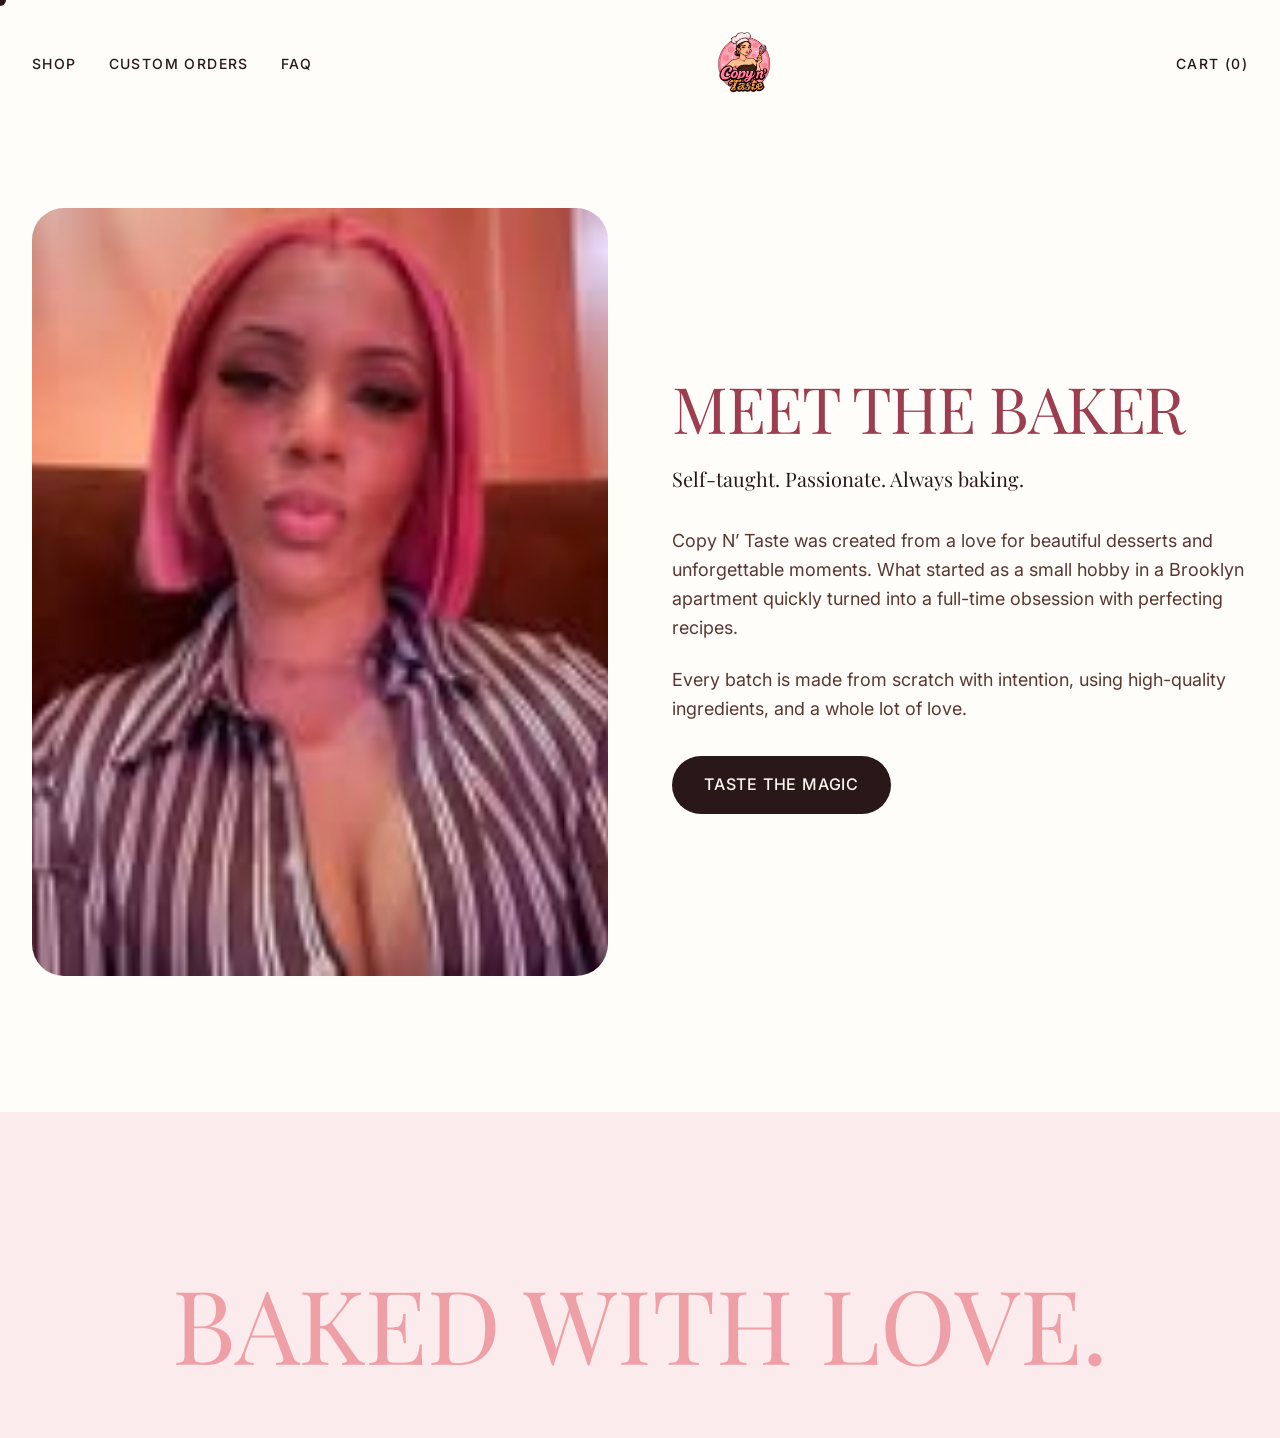
==== about.html @ d0eed648 "first commit" ====
<!DOCTYPE html>
<html lang="en">
<head>
  <meta charset="UTF-8">
  <meta name="viewport" content="width=device-width, initial-scale=1.0">
  <title>About Us | Copy N' Taste</title>
  
  <link rel="stylesheet" href="css/style.css">
  <link rel="stylesheet" href="css/responsive.css">
  <link rel="stylesheet" href="https://cdnjs.cloudflare.com/ajax/libs/font-awesome/6.4.0/css/all.min.css">
</head>
<body>

  <div class="custom-cursor"></div>

  <!-- Navbar -->
  <nav class="navbar scrolled">
    <div class="nav-links desktop-only">
      <a href="shop.html" class="nav-link">Shop</a>
      <a href="custom-orders.html" class="nav-link">Custom Orders</a>
      <a href="faq.html" class="nav-link">FAQ</a>
    </div>
    <a href="index.html" class="logo"><img src="images/logo.png" alt="Copy N' Taste" class="logo-img"></a>
    <div class="nav-icons">
      <a href="cart.html" class="nav-link cart-link">Cart <span class="cart-count">(0)</span></a>
    </div>
  </nav>

  <section class="container" style="padding: calc(var(--spacing-xl) + 80px) var(--container-padding) var(--spacing-xl);">
    <div style="display: grid; grid-template-columns: 1fr 1fr; gap: 4rem; align-items: center;">
      <div>
        <img src="images/baker.jpg" style="width: 100%; border-radius: var(--border-radius-lg); aspect-ratio: 3/4; object-fit: cover;">
      </div>
      <div>
        <h1 style="color: var(--berry); font-size: clamp(3rem, 5vw, 5rem);">MEET THE BAKER</h1>
        <p style="font-size: 1.25rem; font-family: var(--font-heading); color: var(--chocolate); margin-bottom: 2rem;">Self-taught. Passionate. Always baking.</p>
        <p style="margin-bottom: 1.5rem;">Copy N’ Taste was created from a love for beautiful desserts and unforgettable moments. What started as a small hobby in a Brooklyn apartment quickly turned into a full-time obsession with perfecting recipes.</p>
        <p style="margin-bottom: 2rem;">Every batch is made from scratch with intention, using high-quality ingredients, and a whole lot of love.</p>
        <a href="shop.html" class="btn btn-primary btn-magnetic"><span class="btn-inner">Taste the Magic</span></a>
      </div>
    </div>
  </section>

  <!-- Footer -->
  <footer class="footer">
    <div class="container">
      <div class="footer-bottom" style="border-top: none;">
        <div class="footer-big-text" style="font-size: clamp(2rem, 8vw, 8rem);">BAKED WITH LOVE.</div>
      </div>
    </div>
  </footer>

  <script src="js/main.js"></script>
</body>
</html>
---- css/style.css ----
@import url('https://fonts.googleapis.com/css2?family=Inter:wght@300;400;500;600&family=Playfair+Display:ital,wght@0,400;0,500;0,600;0,700;1,400;1,500&display=swap');

:root {
  /* Brand Colors */
  --pink: #EFA0A7;
  --pink-light: #F8D4D7;
  --pink-soft: #FCEBED;
  --cream: #FFF8EF;
  --warm-white: #FFFDF9;
  --chocolate: #291817;
  --brown: #5A3732;
  --berry: #9D3E50;
  --gold: #C99A58;
  --muted: #8A7773;

  /* Typography */
  --font-heading: 'Playfair Display', serif;
  --font-body: 'Inter', sans-serif;

  /* Spacing */
  --spacing-xs: 0.5rem;
  --spacing-sm: 1rem;
  --spacing-md: 2rem;
  --spacing-lg: 4rem;
  --spacing-xl: 8rem;

  /* Transitions */
  --transition-fast: 0.2s ease;
  --transition-smooth: 0.6s cubic-bezier(0.16, 1, 0.3, 1);
  --transition-bounce: 0.8s cubic-bezier(0.34, 1.56, 0.64, 1);

  /* Layout */
  --container-width: 1440px;
  --container-padding: 2rem;
  
  /* UI Elements */
  --border-radius-sm: 8px;
  --border-radius-md: 16px;
  --border-radius-lg: 32px;
  --border-radius-pill: 100px;
}

/* Reset */
*, *::before, *::after {
  box-sizing: border-box;
  margin: 0;
  padding: 0;
}

html {
  font-size: 16px;
  scroll-behavior: initial;
}

body {
  font-family: var(--font-body);
  background-color: var(--warm-white);
  color: var(--chocolate);
  line-height: 1.6;
  overflow-x: hidden;
  -webkit-font-smoothing: antialiased;
  -moz-osx-font-smoothing: grayscale;
}

/* Custom Cursor */
.custom-cursor {
  position: fixed;
  top: 0;
  left: 0;
  width: 12px;
  height: 12px;
  background-color: var(--chocolate);
  border-radius: 50%;
  pointer-events: none;
  z-index: 9999;
  transform: translate(-50%, -50%);
  transition: width var(--transition-fast), height var(--transition-fast), background-color var(--transition-fast);
  display: flex;
  align-items: center;
  justify-content: center;
  font-family: var(--font-body);
  font-size: 0.75rem;
  font-weight: 500;
  color: var(--warm-white);
  opacity: 0;
}

@media (pointer: fine) {
  .custom-cursor {
    opacity: 1;
  }
  body, .btn, a, button, input {
    cursor: none;
  }
}

.custom-cursor.hover-view {
  width: 80px;
  height: 80px;
  background-color: var(--pink);
  color: var(--chocolate);
}
.custom-cursor.hover-view::after {
  content: 'VIEW';
}

.custom-cursor.hover-add {
  width: 80px;
  height: 80px;
  background-color: var(--chocolate);
  color: var(--warm-white);
}
.custom-cursor.hover-add::after {
  content: 'ADD';
}

/* Typography */
h1, h2, h3, h4, h5, h6 {
  font-family: var(--font-heading);
  font-weight: 400;
  line-height: 1.2;
  margin-bottom: var(--spacing-sm);
  color: var(--chocolate);
}

h1 { font-size: clamp(3rem, 6vw, 6rem); text-transform: uppercase; letter-spacing: -0.02em; }
h2 { font-size: clamp(2.5rem, 5vw, 4.5rem); }
h3 { font-size: clamp(2rem, 3vw, 3rem); }

p {
  font-size: 1.125rem;
  color: var(--brown);
  max-width: 65ch;
}

a {
  color: inherit;
  text-decoration: none;
  transition: color var(--transition-fast);
}

.label {
  font-family: var(--font-body);
  font-size: 0.875rem;
  text-transform: uppercase;
  letter-spacing: 0.1em;
  font-weight: 500;
}

/* Layout */
.container {
  width: 100%;
  max-width: var(--container-width);
  margin: 0 auto;
  padding: 0 var(--container-padding);
}

section {
  padding: var(--spacing-xl) 0;
  position: relative;
}

/* Buttons */
.btn {
  display: inline-flex;
  align-items: center;
  justify-content: center;
  padding: 1rem 2rem;
  font-family: var(--font-body);
  font-weight: 500;
  font-size: 1rem;
  text-transform: uppercase;
  letter-spacing: 0.05em;
  border-radius: var(--border-radius-pill);
  border: none;
  cursor: pointer;
  transition: all var(--transition-smooth);
  position: relative;
  overflow: hidden;
}

.btn-primary {
  background-color: var(--chocolate);
  color: var(--cream);
}

.btn-primary:hover {
  background-color: var(--pink);
  color: var(--chocolate);
}

.btn-secondary {
  background-color: transparent;
  color: var(--chocolate);
  border: 1px solid var(--chocolate);
}

.btn-secondary:hover {
  background-color: var(--chocolate);
  color: var(--cream);
}

.btn-magnetic {
  display: inline-block;
}

.btn-inner {
  display: block;
  pointer-events: none;
}

/* Navbar */
.navbar {
  position: fixed;
  top: 0;
  left: 0;
  width: 100%;
  padding: 2rem var(--container-padding);
  display: flex;
  justify-content: space-between;
  align-items: center;
  z-index: 100;
  transition: all var(--transition-smooth);
}

.navbar.scrolled {
  background-color: rgba(255, 248, 239, 0.95);
  backdrop-filter: blur(15px);
  padding: 1rem var(--container-padding);
  box-shadow: 0 10px 30px rgba(41, 24, 23, 0.05);
}

.nav-links {
  display: flex;
  gap: 2rem;
  align-items: center;
}

.nav-link {
  font-family: var(--font-body);
  font-size: 0.875rem;
  text-transform: uppercase;
  letter-spacing: 0.1em;
  font-weight: 500;
  position: relative;
}

.nav-link::after {
  content: '';
  position: absolute;
  bottom: -4px;
  left: 0;
  width: 0;
  height: 1px;
  background-color: var(--chocolate);
  transition: width var(--transition-smooth);
}

.nav-link:hover::after {
  width: 100%;
}

.logo {
  font-family: var(--font-heading);
  font-size: 1.5rem;
  font-weight: 700;
  color: var(--berry);
  text-transform: uppercase;
  letter-spacing: 0.05em;
  display: flex;
  align-items: center;
  gap: 0.5rem;
}

.logo-img {
  height: 65px;
  width: auto;
  transition: height var(--transition-smooth);
  mix-blend-mode: multiply; /* Helps remove white backgrounds */
}

.navbar.scrolled .logo-img {
  height: 45px;
}

.nav-icons {
  display: flex;
  gap: 1.5rem;
  align-items: center;
}

/* Mobile Menu */
.mobile-menu-btn {
  display: none;
  background: none;
  border: none;
  font-size: 1.5rem;
  color: var(--chocolate);
  cursor: pointer;
  padding: 0.5rem;
  min-width: 44px;
  min-height: 44px;
  display: flex;
  align-items: center;
  justify-content: center;
}

.mobile-overlay {
  position: fixed;
  top: 0;
  left: 0;
  width: 100%;
  height: 100vh;
  background-color: var(--pink-soft);
  z-index: 99;
  display: flex;
  flex-direction: column;
  justify-content: center;
  align-items: center;
  opacity: 0;
  pointer-events: none;
  transition: opacity var(--transition-smooth);
}

.mobile-overlay.active {
  opacity: 1;
  pointer-events: all;
}

.mobile-nav-links {
  display: flex;
  flex-direction: column;
  gap: 2rem;
  text-align: center;
}

.mobile-nav-link {
  font-family: var(--font-heading);
  font-size: 3rem;
  color: var(--chocolate);
}

/* Loading Screen */
.loader {
  position: fixed;
  top: 0;
  left: 0;
  width: 100%;
  height: 100vh;
  background-color: var(--pink-soft);
  z-index: 99999;
  display: flex;
  flex-direction: column;
  justify-content: center;
  align-items: center;
}

.loader-text {
  margin-top: 2rem;
  font-family: var(--font-body);
  text-transform: uppercase;
  letter-spacing: 0.1em;
  font-size: 0.875rem;
}

.loader-percentage {
  font-family: var(--font-heading);
  font-size: 4rem;
  margin-top: 1rem;
}

/* Page Transition Overlay */
.page-transition {
  position: fixed;
  top: 0;
  left: 0;
  width: 100%;
  height: 100vh;
  background-color: var(--cream);
  z-index: 99998;
  transform: scaleY(0);
  transform-origin: top;
}

/* Cart Drawer */
.cart-drawer {
  position: fixed;
  top: 0;
  right: -100%;
  width: 100%;
  max-width: 450px;
  height: 100vh;
  background-color: var(--warm-white);
  z-index: 101;
  padding: 2rem;
  display: flex;
  flex-direction: column;
  box-shadow: -10px 0 30px rgba(41, 24, 23, 0.05);
}

.cart-overlay {
  position: fixed;
  top: 0;
  left: 0;
  width: 100%;
  height: 100vh;
  background-color: rgba(41, 24, 23, 0.3);
  backdrop-filter: blur(5px);
  z-index: 100;
  opacity: 0;
  pointer-events: none;
  transition: opacity var(--transition-smooth);
}

.cart-overlay.active {
  opacity: 1;
  pointer-events: all;
}

.cart-header {
  display: flex;
  justify-content: space-between;
  align-items: center;
  margin-bottom: 2rem;
}

.close-cart {
  background: none;
  border: none;
  font-size: 1.5rem;
  cursor: pointer;
  min-width: 44px;
  min-height: 44px;
  display: flex;
  align-items: center;
  justify-content: center;
}

.cart-items {
  flex: 1;
  overflow-y: auto;
  display: flex;
  flex-direction: column;
  gap: 1.5rem;
}

.cart-item {
  display: flex;
  gap: 1rem;
}

.cart-item-img {
  width: 80px;
  height: 80px;
  object-fit: cover;
  border-radius: var(--border-radius-sm);
}

.cart-item-details {
  flex: 1;
}

.cart-item-title {
  font-size: 1rem;
  margin-bottom: 0.25rem;
}

.cart-item-price {
  font-family: var(--font-body);
  font-weight: 500;
}

.quantity-controls {
  display: flex;
  align-items: center;
  gap: 1rem;
  margin-top: 0.5rem;
}

.qty-btn {
  background: none;
  border: 1px solid var(--muted);
  width: 32px;
  height: 32px;
  border-radius: 50%;
  display: flex;
  align-items: center;
  justify-content: center;
  cursor: pointer;
}

.cart-footer {
  margin-top: 2rem;
  padding-top: 2rem;
  border-top: 1px solid rgba(41, 24, 23, 0.1);
}

.cart-subtotal {
  display: flex;
  justify-content: space-between;
  margin-bottom: 1.5rem;
  font-family: var(--font-heading);
  font-size: 1.5rem;
}

.cart-footer .btn {
  width: 100%;
  margin-bottom: 1rem;
}

/* Footer */
.footer {
  background-color: var(--pink-soft);
  padding: var(--spacing-xl) 0 var(--spacing-md);
}

.footer-top {
  display: grid;
  grid-template-columns: 2fr 1fr 1fr 1fr;
  gap: 4rem;
  margin-bottom: var(--spacing-xl);
}

.footer-brand p {
  margin-top: 1rem;
}

.footer-links h4 {
  font-family: var(--font-body);
  font-size: 0.875rem;
  text-transform: uppercase;
  letter-spacing: 0.1em;
  margin-bottom: 1.5rem;
}

.footer-links ul {
  list-style: none;
}

.footer-links li {
  margin-bottom: 0.75rem;
}

.footer-newsletter input {
  width: 100%;
  background: transparent;
  border: none;
  border-bottom: 1px solid var(--chocolate);
  padding: 0.5rem 0;
  font-family: var(--font-body);
  font-size: 1rem;
  margin-bottom: 1rem;
  outline: none;
}

.footer-bottom {
  text-align: center;
  padding-top: var(--spacing-md);
  border-top: 1px solid rgba(41, 24, 23, 0.1);
}

.footer-big-text {
  font-family: var(--font-heading);
  font-size: clamp(3rem, 10vw, 12rem);
  text-align: center;
  line-height: 1;
  color: var(--pink);
  margin-bottom: 2rem;
}

/* ============================================
   HERO SECTION
   ============================================ */
.hero-section {
  position: relative;
  width: 100%;
  height: 100svh;
  min-height: 600px;
  display: flex;
  align-items: center;
  overflow: hidden;
  background-color: var(--pink-soft);
}

.hero-img-container {
  position: absolute;
  inset: 0;
  z-index: 0;
}

.hero-img {
  width: 100%;
  height: 100%;
  object-fit: cover;
  transform-origin: center;
}

.hero-content {
  position: relative;
  z-index: 2;
  display: flex;
  flex-direction: column;
  align-items: center;
  text-align: center;
}

.hero-title {
  color: var(--chocolate);
  overflow: hidden;
  text-shadow: none;
}

.reveal-text-wrapper {
  display: inline-block;
  overflow: hidden;
  vertical-align: bottom;
}

.reveal-text {
  display: inline-block;
  transform: translateY(110%);
}

/* Floating bakery elements */
.float-element {
  position: absolute;
  z-index: 1;
  transition: transform 0.1s linear;
}

/* ============================================
   FILE UPLOAD 
   ============================================ */
.file-upload-wrapper {
  border: 2px dashed var(--pink);
  border-radius: var(--border-radius-md);
  padding: 3rem;
  text-align: center;
  cursor: pointer;
  transition: background var(--transition-fast);
}

.file-upload-wrapper:hover {
  background: var(--pink-soft);
}

/* ============================================
   CHECKOUT OVERRIDES
   ============================================ */
.checkout-container {
  display: grid;
  grid-template-columns: 1fr 420px;
  gap: 4rem;
  align-items: start;
  padding: 3rem 0 5rem;
}

.checkout-section {
  margin-bottom: 2.5rem;
  padding-bottom: 2.5rem;
  border-bottom: 1px solid rgba(41, 24, 23, 0.08);
}

.checkout-section h3 {
  font-family: var(--font-body);
  font-size: 0.75rem;
  text-transform: uppercase;
  letter-spacing: 0.12em;
  font-weight: 600;
  color: var(--muted);
  margin-bottom: 1.5rem;
}

.checkout-summary {
  position: sticky;
  top: 100px;
  background: var(--pink-soft);
  border-radius: var(--border-radius-lg);
  padding: 2.5rem;
}

.form-row {
  display: flex;
  gap: 1rem;
}

.form-group {
  margin-bottom: 1rem;
}

.form-control {
  width: 100%;
  background: transparent;
  border: 1px solid rgba(41, 24, 23, 0.15);
  border-radius: var(--border-radius-sm);
  padding: 0.875rem 1rem;
  font-family: var(--font-body);
  font-size: 1rem;
  color: var(--chocolate);
  outline: none;
  transition: border-color var(--transition-fast);
}

.form-control:focus {
  border-color: var(--berry);
}

.form-control::placeholder {
  color: var(--muted);
}

.stripe-element-container {
  background: var(--warm-white);
  border: 1px solid rgba(41, 24, 23, 0.1);
  border-radius: var(--border-radius-md);
  padding: 2rem;
  display: flex;
  flex-direction: column;
  align-items: center;
  gap: 1rem;
  text-align: center;
}

.stripe-element-container .form-control {
  background: var(--warm-white);
}

.payment-method {
  margin-bottom: 1.5rem;
}

.summary-item {
  display: flex;
  justify-content: space-between;
  margin-bottom: 1rem;
  font-size: 0.9375rem;
}

.summary-total {
  display: flex;
  justify-content: space-between;
  margin-top: 1.5rem;
  padding-top: 1.5rem;
  border-top: 1px solid rgba(41, 24, 23, 0.1);
  font-family: var(--font-heading);
  font-size: 1.5rem;
}

/* Delivery option toggle */
.delivery-options {
  display: flex;
  gap: 1rem;
  margin-bottom: 1.5rem;
}

.delivery-option {
  flex: 1;
  border: 1px solid rgba(41, 24, 23, 0.15);
  border-radius: var(--border-radius-sm);
  padding: 1rem;
  cursor: pointer;
  display: flex;
  align-items: center;
  gap: 0.75rem;
  transition: all var(--transition-fast);
}

.delivery-option.active {
  border-color: var(--chocolate);
  background: rgba(41, 24, 23, 0.03);
}

.delivery-option input[type="radio"] {
  accent-color: var(--chocolate);
}

/* Arrow icon animation */
.arrow-icon {
  display: inline-block;
  transition: transform var(--transition-smooth);
}

.btn:hover .arrow-icon {
  transform: translateX(4px);
}
---- css/responsive.css ----
/* Responsive Rules for Copy N' Taste */

/* Tablet (768px - 1199px) */
@media screen and (max-width: 1199px) {
  :root {
    --spacing-xl: 6rem;
    --spacing-lg: 3rem;
  }
  
  .nav-links {
    gap: 1rem;
  }
  
  .footer-top {
    grid-template-columns: 1fr 1fr;
    gap: 2rem;
  }

  .hero-title {
    font-size: clamp(3rem, 7vw, 6rem);
  }
}

/* Mobile (up to 767px) */
@media screen and (max-width: 767px) {
  :root {
    --spacing-xl: 4rem;
    --spacing-lg: 2rem;
    --container-padding: 1.25rem;
  }

  /* Prevent horizontal overflow */
  html, body {
    overflow-x: hidden;
    max-width: 100vw;
  }

  * {
    box-sizing: border-box;
    max-width: 100%;
  }

  /* Disable Custom Cursor on Touch */
  .custom-cursor {
    display: none !important;
  }

  body, a, button, input, .btn {
    cursor: auto !important;
  }

  /* Magnetic buttons — disable on mobile */
  .btn-magnetic {
    transform: none !important;
  }

  /* Typography Adjustments */
  h1 { font-size: clamp(2.25rem, 9vw, 3rem); }
  h2 { font-size: clamp(1.75rem, 6vw, 2.5rem); }
  h3 { font-size: clamp(1.25rem, 5vw, 2rem); }

  /* Navbar */
  .desktop-only,
  .nav-links {
    display: none !important;
  }
  
  .mobile-menu-btn {
    display: block;
  }

  .navbar {
    padding: 0.75rem var(--container-padding);
  }

  .logo-img {
    height: 48px !important;
  }

  .navbar.scrolled .logo-img {
    height: 40px !important;
  }

  .nav-icons {
    gap: 0.75rem;
  }

  /* Hero */
  .hero-section {
    height: auto;
    min-height: 100svh;
    padding: 7rem var(--container-padding) 4rem;
    display: flex;
    align-items: center;
  }

  .hero-content {
    text-align: center;
    align-items: center;
  }

  .hero-title {
    font-size: clamp(2.25rem, 10vw, 3.5rem) !important;
    letter-spacing: -0.02em !important;
  }

  .hero-subtitle {
    font-size: 1rem !important;
  }

  .hero-cta {
    flex-direction: column !important;
    width: 100%;
    gap: 0.75rem !important;
  }

  .hero-cta .btn {
    width: 100%;
    justify-content: center;
  }

  /* Floating elements — hide on mobile for performance */
  .float-element {
    display: none;
  }

  /* About section */
  .about-section .container {
    grid-template-columns: 1fr !important;
    gap: 2rem;
  }

  .about-img-container {
    max-height: 400px;
    overflow: hidden;
    border-radius: var(--border-radius-md);
  }

  /* Product grids */
  .products-grid {
    grid-template-columns: repeat(2, 1fr) !important;
    gap: 1rem !important;
  }

  /* Very small screens */
  @media screen and (max-width: 400px) {
    .products-grid {
      grid-template-columns: 1fr !important;
    }
  }

  /* Product card */
  .product-card-img {
    height: 200px;
  }

  .product-card-body {
    padding: 1rem;
  }

  /* Cart Drawer */
  .cart-drawer {
    width: 100%;
    max-width: 100%;
  }

  /* Video Section */
  .video-section .container > div {
    grid-template-columns: 1fr !important;
  }

  /* Checkout layout */
  .checkout-container {
    grid-template-columns: 1fr !important;
    gap: 2rem;
  }

  .checkout-summary-col {
    order: -1; /* Show order summary above form on mobile */
  }

  .checkout-form-col .form-row {
    flex-direction: column !important;
    gap: 0 !important;
  }

  /* Buttons */
  .btn {
    padding: 1rem 1.75rem;
    font-size: 0.875rem;
    min-height: 48px; /* Comfortable touch target */
  }

  /* Forms */
  .form-control {
    font-size: 16px; /* Prevents iOS zoom on focus */
    padding: 0.875rem 1rem;
    min-height: 48px;
  }

  input[type="text"],
  input[type="email"],
  input[type="tel"],
  input[type="date"],
  textarea,
  select {
    font-size: 16px !important;
  }

  /* Footer */
  .footer-top {
    grid-template-columns: 1fr;
    gap: 2rem;
  }
  
  .footer-big-text {
    font-size: clamp(2.5rem, 15vw, 4rem);
    word-break: break-word;
  }

  /* Gallery */
  .gallery-grid {
    grid-template-columns: repeat(2, 1fr) !important;
  }

  /* Section spacing */
  section {
    padding-top: var(--spacing-lg) !important;
    padding-bottom: var(--spacing-lg) !important;
  }

  /* FAQ */
  .accordion-header {
    font-size: 1rem;
    text-align: left;
    gap: 1rem;
  }
}

/* Small mobile (up to 380px) */
@media screen and (max-width: 380px) {
  :root {
    --container-padding: 1rem;
  }

  .hero-title {
    font-size: clamp(2rem, 10vw, 2.5rem) !important;
  }

  .btn {
    padding: 0.875rem 1.25rem;
  }

  .logo-img {
    height: 40px !important;
  }
}

/* Reduced Motion */
@media (prefers-reduced-motion: reduce) {
  * {
    animation-duration: 0.01ms !important;
    animation-iteration-count: 1 !important;
    transition-duration: 0.01ms !important;
    scroll-behavior: auto !important;
  }
  
  .custom-cursor {
    display: none !important;
  }
}
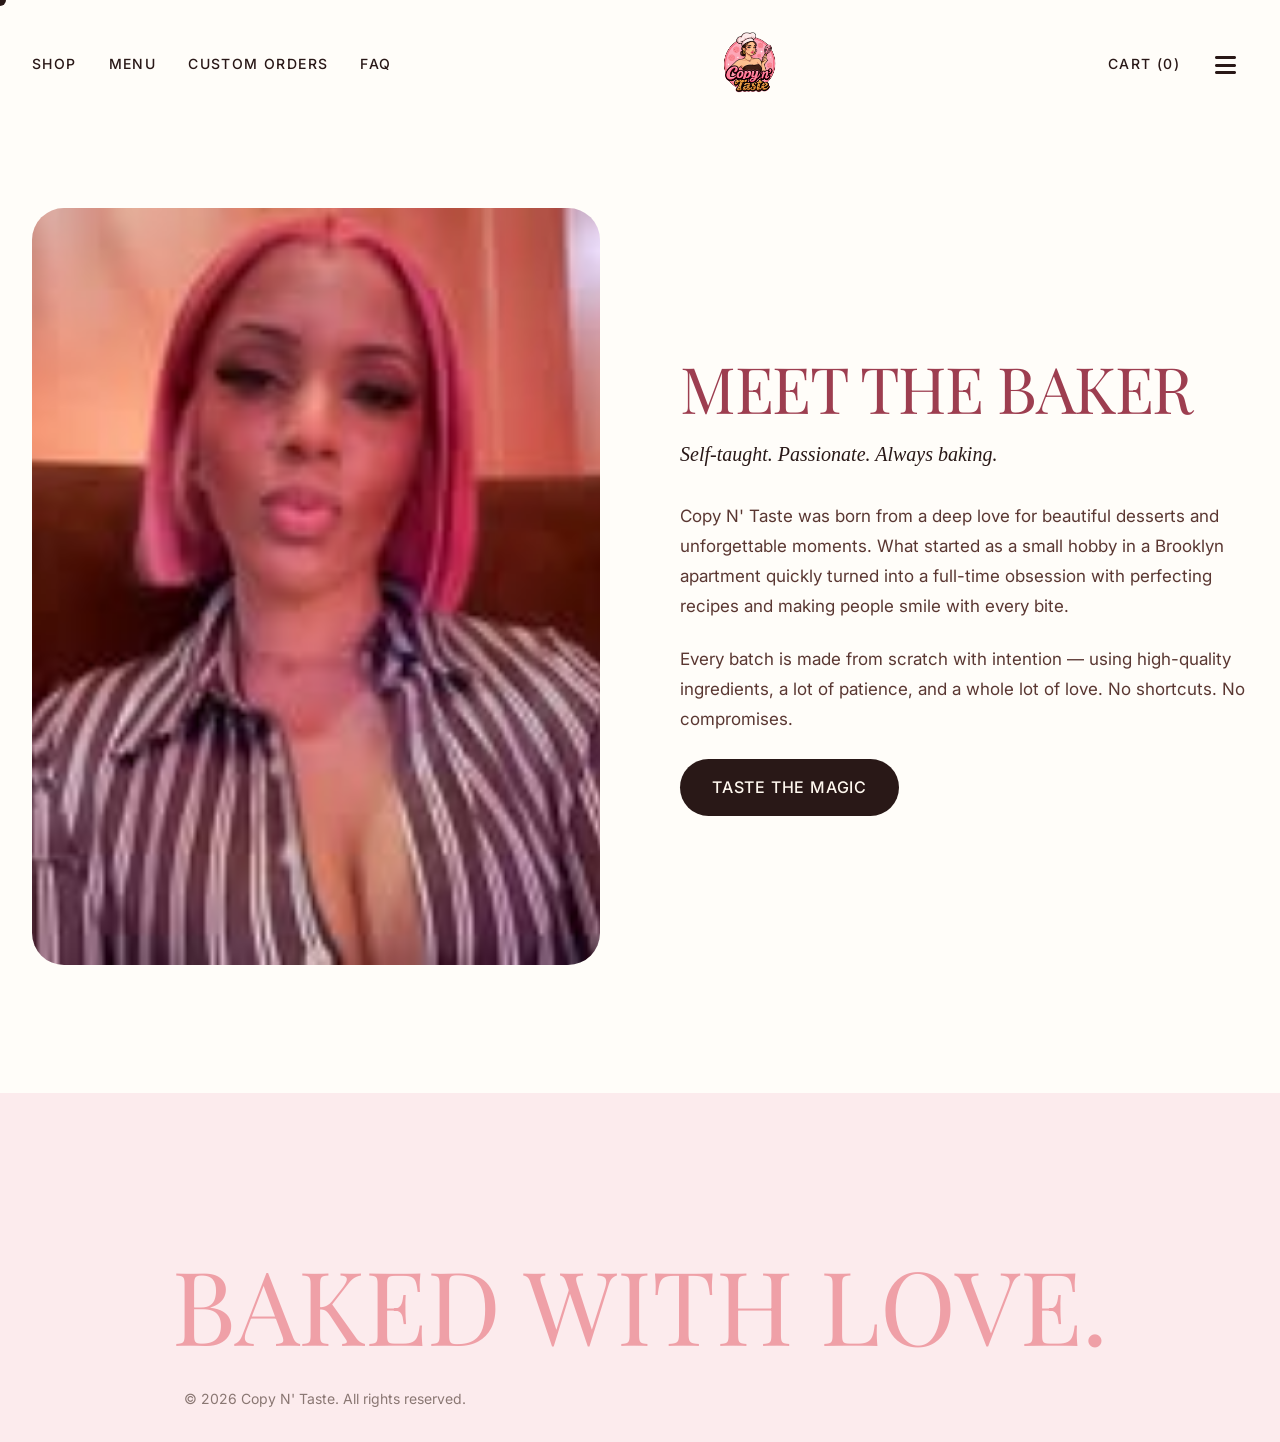
==== commit 72253787: "add favicon" ====
--- a/about.html
+++ b/about.html
@@ -4,39 +4,147 @@
   <meta charset="UTF-8">
   <meta name="viewport" content="width=device-width, initial-scale=1.0">
   <title>About Us | Copy N' Taste</title>
+  <meta name="description" content="Meet the baker behind Copy N' Taste — custom baked goods made with love in Brooklyn, NY.">
   
+  <!-- Favicon -->
+  <link rel="icon" type="image/png" href="favicon.png">
+  <link rel="apple-touch-icon" href="favicon.png">
+
+  <link rel="preconnect" href="https://fonts.googleapis.com">
+  <link rel="preconnect" href="https://fonts.gstatic.com" crossorigin>
+  <link rel="stylesheet" href="https://fonts.googleapis.com/css2?family=Inter:wght@300;400;500;600&family=Playfair+Display:ital,wght@0,400;0,700;1,400&display=swap">
   <link rel="stylesheet" href="css/style.css">
   <link rel="stylesheet" href="css/responsive.css">
   <link rel="stylesheet" href="https://cdnjs.cloudflare.com/ajax/libs/font-awesome/6.4.0/css/all.min.css">
+
+  <style>
+    .about-grid {
+      display: grid;
+      grid-template-columns: 1fr 1fr;
+      gap: 5rem;
+      align-items: center;
+      padding: calc(var(--spacing-xl) + 80px) 0 var(--spacing-xl);
+    }
+
+    .about-baker-img {
+      width: 100%;
+      border-radius: var(--border-radius-lg);
+      aspect-ratio: 3 / 4;
+      object-fit: cover;
+      display: block;
+    }
+
+    .about-text h1 {
+      color: var(--berry);
+      font-size: clamp(2.5rem, 5vw, 5rem);
+      margin-bottom: 0.75rem;
+    }
+
+    .about-tagline {
+      font-size: 1.25rem;
+      font-family: var(--font-heading);
+      font-style: italic;
+      color: var(--chocolate);
+      margin-bottom: 2rem;
+    }
+
+    .about-body {
+      margin-bottom: 1.5rem;
+      font-size: 1.0625rem;
+      line-height: 1.75;
+      max-width: 55ch;
+    }
+
+    /* Mobile */
+    @media (max-width: 767px) {
+      .about-grid {
+        grid-template-columns: 1fr;
+        gap: 2.5rem;
+        padding: calc(var(--spacing-lg) + 70px) 0 var(--spacing-lg);
+      }
+
+      .about-baker-img {
+        aspect-ratio: 4 / 3; /* Wider crop on mobile */
+        border-radius: var(--border-radius-md);
+        max-height: 380px;
+      }
+
+      .about-text h1 {
+        font-size: clamp(2.25rem, 9vw, 3rem);
+      }
+
+      .about-tagline {
+        font-size: 1.0625rem;
+        margin-bottom: 1.5rem;
+      }
+
+      .about-body {
+        font-size: 1rem;
+        max-width: 100%;
+      }
+
+      .about-text .btn {
+        width: 100%;
+        justify-content: center;
+      }
+    }
+  </style>
 </head>
 <body>
 
   <div class="custom-cursor"></div>
 
+  <!-- Mobile Menu Overlay -->
+  <div class="mobile-overlay">
+    <div class="mobile-nav-links">
+      <a href="shop.html" class="mobile-nav-link">Shop</a>
+      <a href="menu.html" class="mobile-nav-link">Menu</a>
+      <a href="custom-orders.html" class="mobile-nav-link">Custom Orders</a>
+      <a href="about.html" class="mobile-nav-link">About</a>
+      <a href="faq.html" class="mobile-nav-link">FAQ</a>
+    </div>
+  </div>
+
   <!-- Navbar -->
   <nav class="navbar scrolled">
     <div class="nav-links desktop-only">
       <a href="shop.html" class="nav-link">Shop</a>
+      <a href="menu.html" class="nav-link">Menu</a>
       <a href="custom-orders.html" class="nav-link">Custom Orders</a>
       <a href="faq.html" class="nav-link">FAQ</a>
     </div>
-    <a href="index.html" class="logo"><img src="images/logo.png" alt="Copy N' Taste" class="logo-img"></a>
+    <a href="index.html" class="logo">
+      <img src="images/logo.png" alt="Copy N' Taste" class="logo-img">
+    </a>
     <div class="nav-icons">
       <a href="cart.html" class="nav-link cart-link">Cart <span class="cart-count">(0)</span></a>
+      <button class="mobile-menu-btn" aria-label="Open menu">
+        <i class="fas fa-bars"></i>
+      </button>
     </div>
   </nav>
 
-  <section class="container" style="padding: calc(var(--spacing-xl) + 80px) var(--container-padding) var(--spacing-xl);">
-    <div style="display: grid; grid-template-columns: 1fr 1fr; gap: 4rem; align-items: center;">
-      <div>
-        <img src="images/baker.jpg" style="width: 100%; border-radius: var(--border-radius-lg); aspect-ratio: 3/4; object-fit: cover;">
-      </div>
-      <div>
-        <h1 style="color: var(--berry); font-size: clamp(3rem, 5vw, 5rem);">MEET THE BAKER</h1>
-        <p style="font-size: 1.25rem; font-family: var(--font-heading); color: var(--chocolate); margin-bottom: 2rem;">Self-taught. Passionate. Always baking.</p>
-        <p style="margin-bottom: 1.5rem;">Copy N’ Taste was created from a love for beautiful desserts and unforgettable moments. What started as a small hobby in a Brooklyn apartment quickly turned into a full-time obsession with perfecting recipes.</p>
-        <p style="margin-bottom: 2rem;">Every batch is made from scratch with intention, using high-quality ingredients, and a whole lot of love.</p>
-        <a href="shop.html" class="btn btn-primary btn-magnetic"><span class="btn-inner">Taste the Magic</span></a>
+  <!-- About Content -->
+  <section style="padding: 0;">
+    <div class="container">
+      <div class="about-grid">
+
+        <!-- Baker Image -->
+        <div>
+          <img src="images/baker.jpg" alt="Meet the Baker — Copy N' Taste" class="about-baker-img">
+        </div>
+
+        <!-- Text Content -->
+        <div class="about-text">
+          <h1>MEET THE BAKER</h1>
+          <p class="about-tagline">Self-taught. Passionate. Always baking.</p>
+          <p class="about-body">Copy N' Taste was born from a deep love for beautiful desserts and unforgettable moments. What started as a small hobby in a Brooklyn apartment quickly turned into a full-time obsession with perfecting recipes and making people smile with every bite.</p>
+          <p class="about-body">Every batch is made from scratch with intention — using high-quality ingredients, a lot of patience, and a whole lot of love. No shortcuts. No compromises.</p>
+          <a href="shop.html" class="btn btn-primary btn-magnetic">
+            <span class="btn-inner">Taste the Magic</span>
+          </a>
+        </div>
+
       </div>
     </div>
   </section>
@@ -46,12 +154,12 @@
     <div class="container">
       <div class="footer-bottom" style="border-top: none;">
         <div class="footer-big-text" style="font-size: clamp(2rem, 8vw, 8rem);">BAKED WITH LOVE.</div>
+        <p style="font-size: 0.875rem; color: var(--muted);">&copy; 2026 Copy N' Taste. All rights reserved.</p>
       </div>
     </div>
   </footer>
 
+  <script src="https://cdnjs.cloudflare.com/ajax/libs/gsap/3.12.2/gsap.min.js"></script>
   <script src="js/main.js"></script>
 </body>
 </html>
-
-
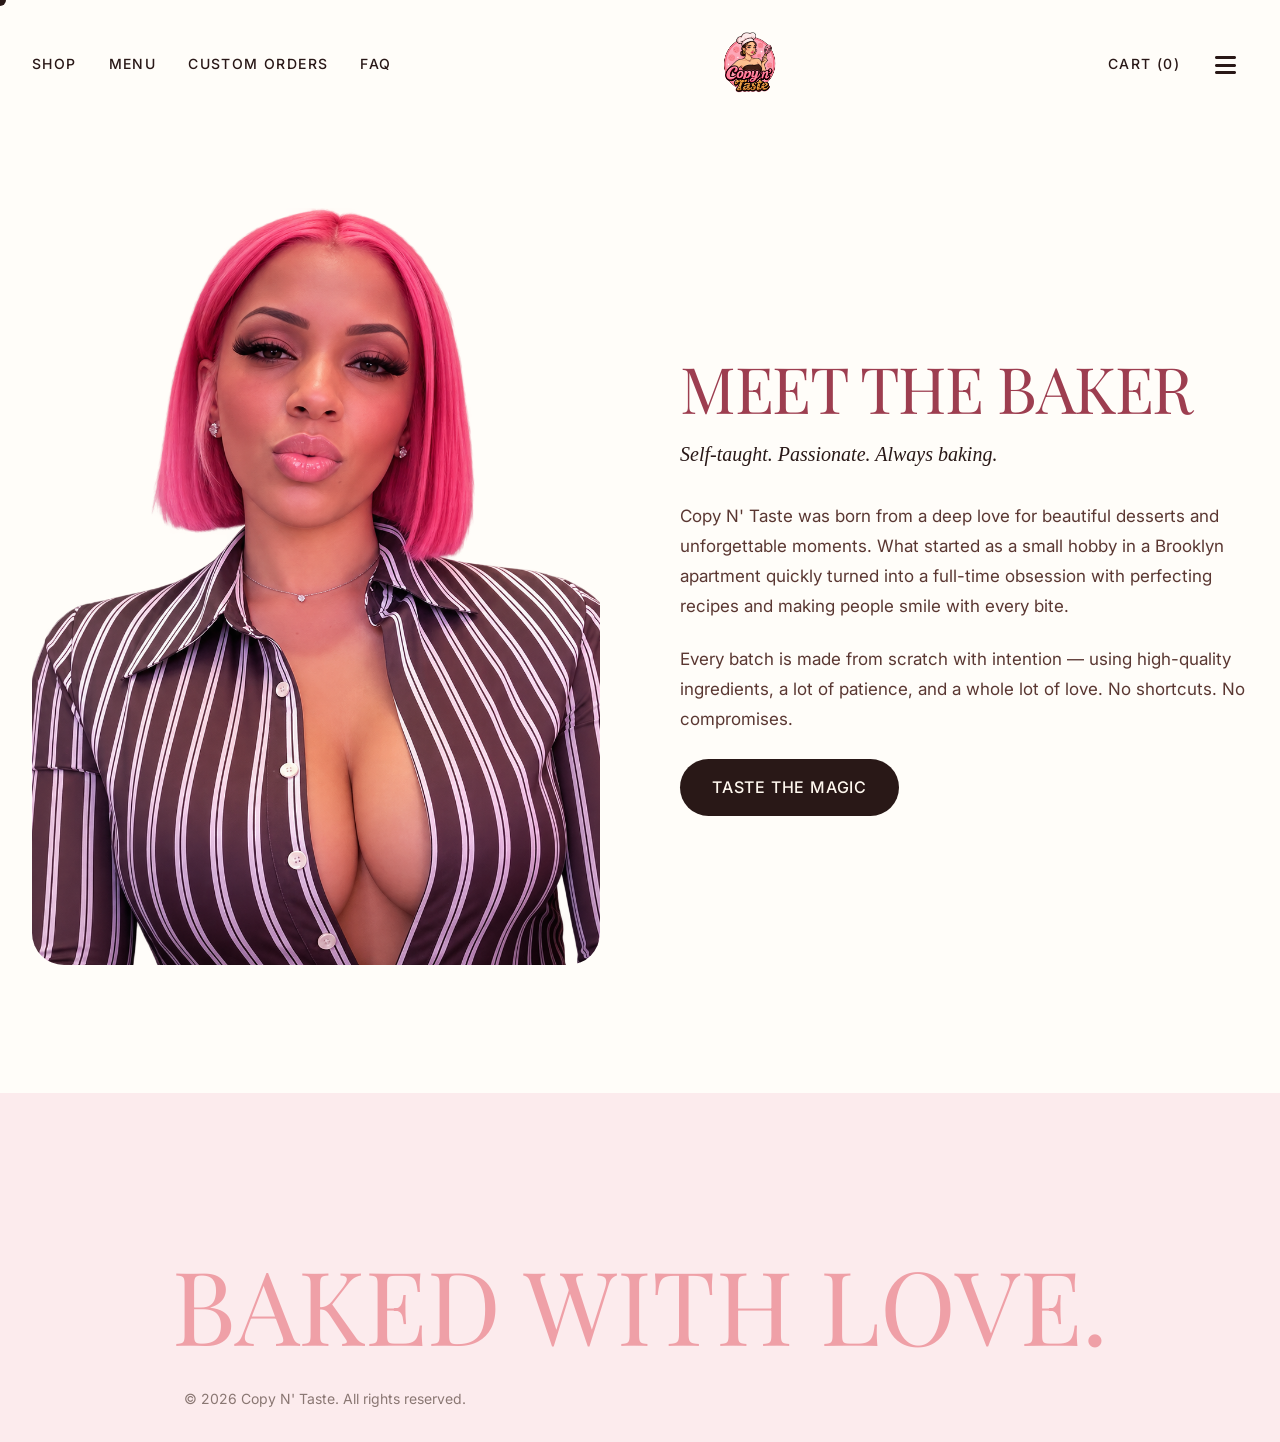
==== commit 69a114e4: "hero update" ====
--- a/about.html
+++ b/about.html
@@ -64,7 +64,7 @@
       }
 
       .about-baker-img {
-        aspect-ratio: 4 / 3; /* Wider crop on mobile */
+       
         border-radius: var(--border-radius-md);
         max-height: 380px;
       }
